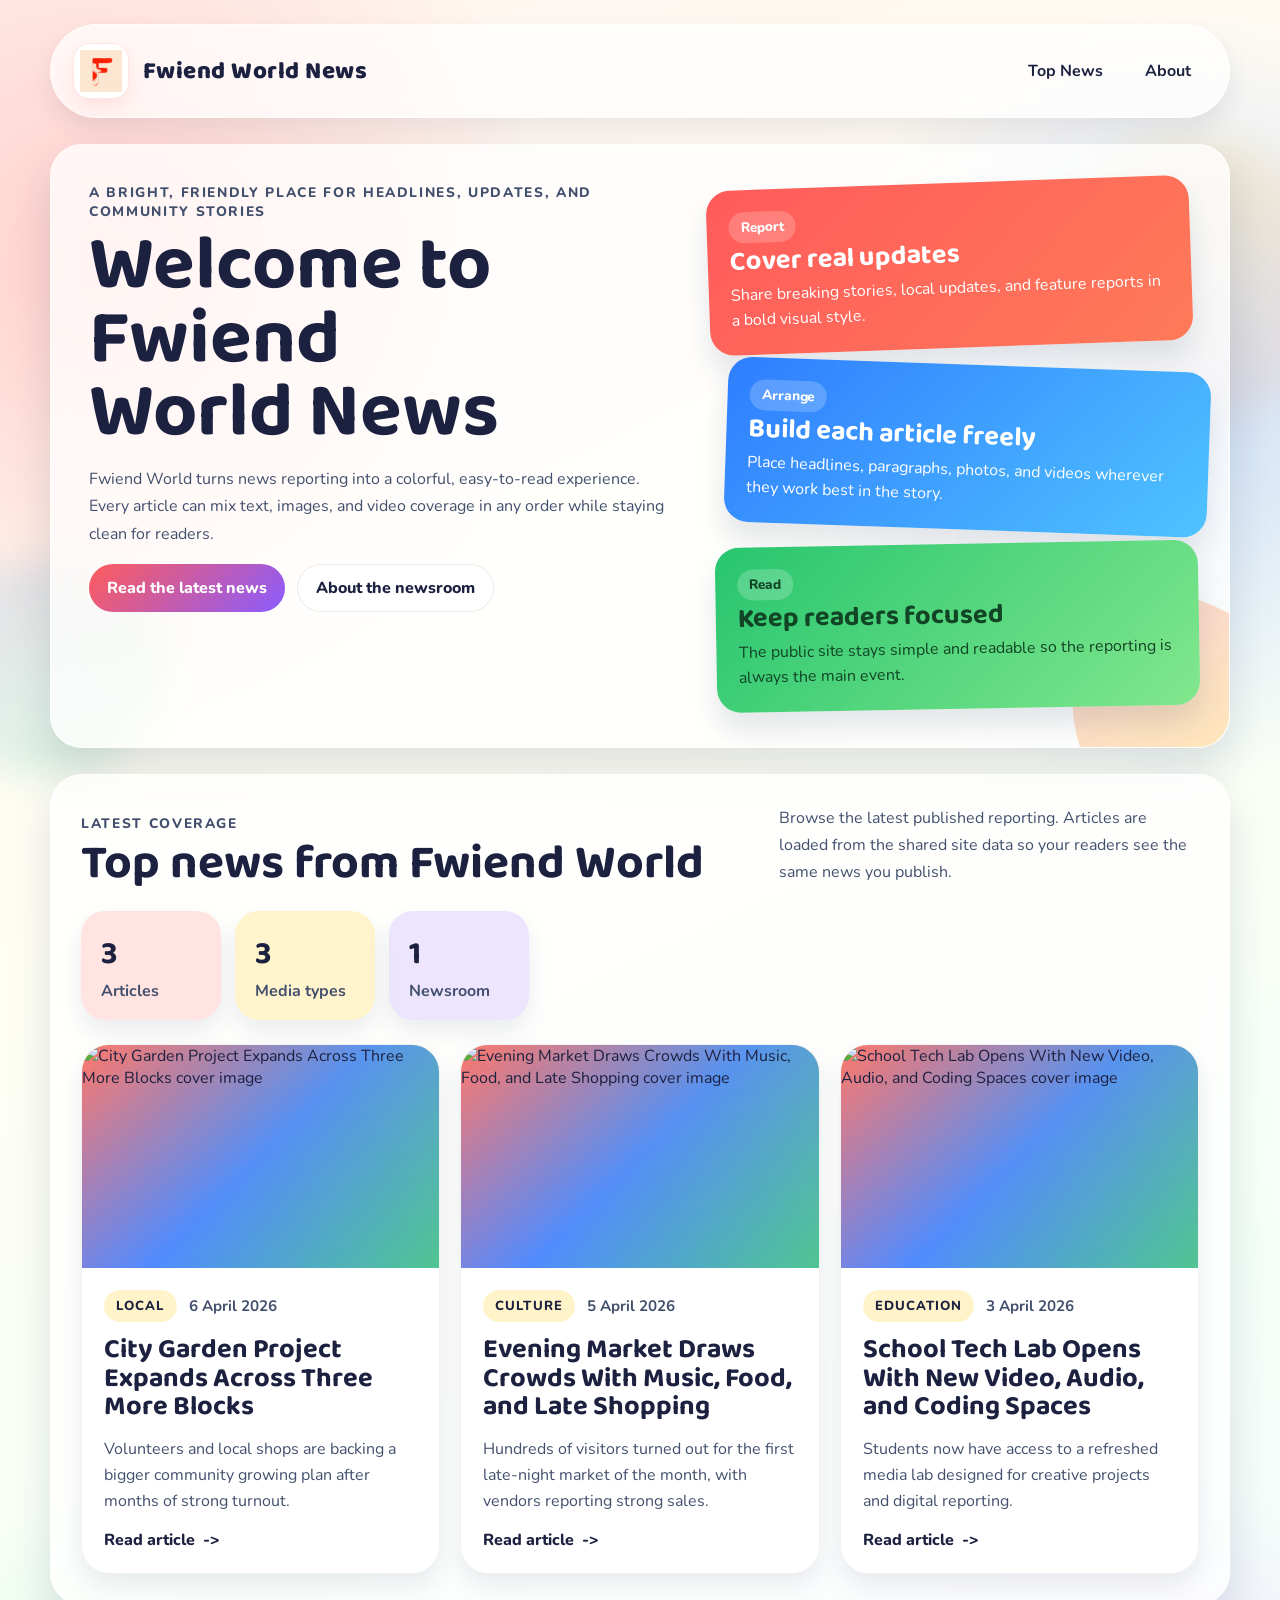
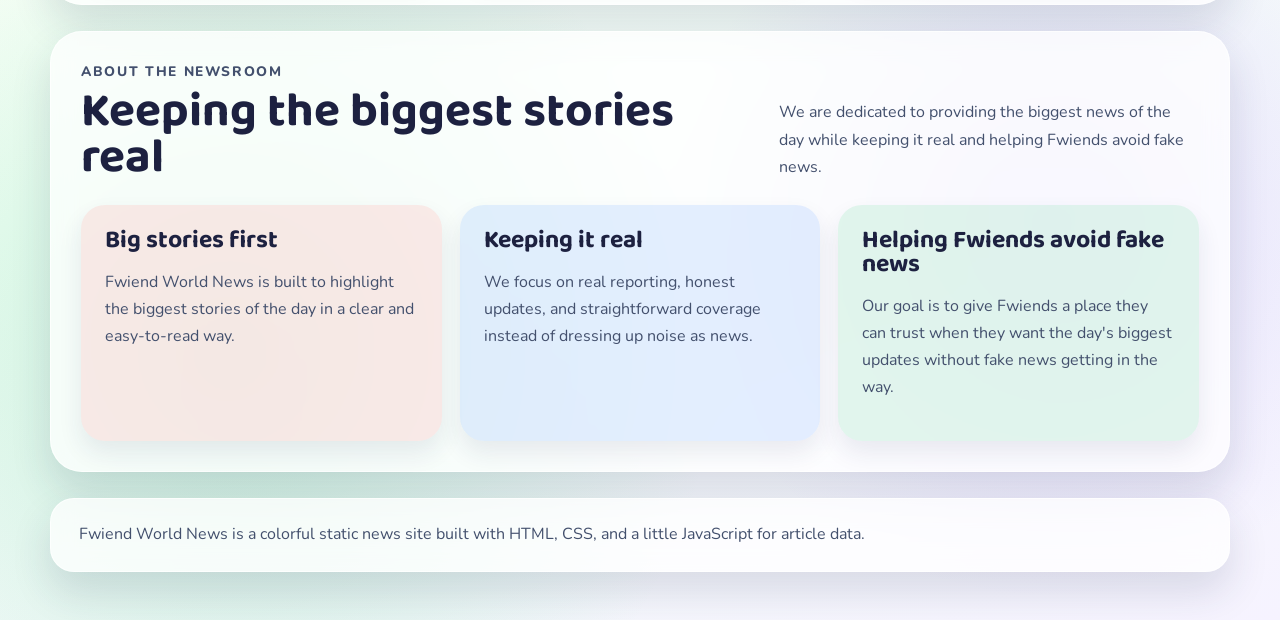
==== index.html @ 697ce106 "test pages" ====
<!DOCTYPE html>
<html lang="en">
<head>
  <meta charset="UTF-8">
  <meta name="viewport" content="width=device-width, initial-scale=1.0">
  <title>Fwiend World News</title>
  <meta
    name="description"
    content="Fwiend World is a colorful news website for publishing readable stories with text, images, and video coverage."
  >
  <link rel="preconnect" href="https://fonts.googleapis.com">
  <link rel="preconnect" href="https://fonts.gstatic.com" crossorigin>
  <link
    href="https://fonts.googleapis.com/css2?family=Baloo+2:wght@500;700;800&family=Nunito:wght@400;600;700;800&display=swap"
    rel="stylesheet"
  >
  <link rel="stylesheet" href="styles.css">
  <link rel="icon" type="image/png" href="assets/fwiend-logo.png">
  <script src="script.js" defer></script>
</head>
<body data-page="home">
  <div class="page-shell">
    <header class="site-header">
      <a class="brand" href="index.html" aria-label="Fwiend World News home">
        <span class="brand-mark">
          <img src="assets/fwiend-logo.png" alt="Fwiend World logo">
        </span>
        <span class="brand-text">Fwiend World News</span>
      </a>

      <nav class="site-nav" aria-label="Primary navigation">
        <a href="#news">Top News</a>
        <a href="#about">About</a>
      </nav>
    </header>

    <main>
      <section class="hero" data-home-only>
        <div class="hero-copy">
          <p class="eyebrow">A bright, friendly place for headlines, updates, and community stories</p>
          <h1>Welcome to Fwiend World News</h1>
          <p class="hero-text">
            Fwiend World turns news reporting into a colorful, easy-to-read experience. Every article
            can mix text, images, and video coverage in any order while staying clean for readers.
          </p>

          <div class="hero-actions">
            <a class="button button-primary" href="#news">Read the latest news</a>
            <a class="button button-secondary" href="#about">About the newsroom</a>
          </div>
        </div>

        <div class="hero-cards" aria-hidden="true">
          <article class="hero-card hero-card-red">
            <span class="hero-card-label">Report</span>
            <h2>Cover real updates</h2>
            <p>Share breaking stories, local updates, and feature reports in a bold visual style.</p>
          </article>

          <article class="hero-card hero-card-blue">
            <span class="hero-card-label">Arrange</span>
            <h2>Build each article freely</h2>
            <p>Place headlines, paragraphs, photos, and videos wherever they work best in the story.</p>
          </article>

          <article class="hero-card hero-card-green">
            <span class="hero-card-label">Read</span>
            <h2>Keep readers focused</h2>
            <p>The public site stays simple and readable so the reporting is always the main event.</p>
          </article>
        </div>
      </section>

      <section class="section article-section hidden" id="article-section"></section>

      <section class="section" id="news" data-home-only>
        <div class="section-heading">
          <div>
            <p class="eyebrow">Latest coverage</p>
            <h2>Top news from Fwiend World</h2>
          </div>
          <p class="section-copy">
            Browse the latest published reporting. Articles are loaded from the shared site data so
            your readers see the same news you publish.
          </p>
        </div>

        <div class="stats-bar" aria-label="News stats">
          <article class="stat-bubble stat-bubble-red">
            <strong id="post-count">0</strong>
            <span>Articles</span>
          </article>
          <article class="stat-bubble stat-bubble-yellow">
            <strong>3</strong>
            <span>Media types</span>
          </article>
          <article class="stat-bubble stat-bubble-purple">
            <strong>1</strong>
            <span>Newsroom</span>
          </article>
        </div>

        <div class="post-grid" id="post-grid"></div>
        <p class="empty-state hidden" id="empty-state">
          No news articles have been published yet.
        </p>
      </section>

      <section class="section about-section" id="about" data-home-only>
        <div class="section-heading">
          <div>
            <p class="eyebrow">About the newsroom</p>
            <h2>Keeping the biggest stories real</h2>
          </div>
          <p class="section-copy">
            We are dedicated to providing the biggest news of the day while keeping it real and
            helping Fwiends avoid fake news.
          </p>
        </div>

        <div class="about-grid">
          <article class="about-card">
            <h3>Big stories first</h3>
            <p>
              Fwiend World News is built to highlight the biggest stories of the day in a clear and
              easy-to-read way.
            </p>
          </article>

          <article class="about-card">
            <h3>Keeping it real</h3>
            <p>
              We focus on real reporting, honest updates, and straightforward coverage instead of
              dressing up noise as news.
            </p>
          </article>

          <article class="about-card">
            <h3>Helping Fwiends avoid fake news</h3>
            <p>
              Our goal is to give Fwiends a place they can trust when they want the day's biggest
              updates without fake news getting in the way.
            </p>
          </article>
        </div>
      </section>
    </main>

    <footer class="site-footer">
      <p>Fwiend World News is a colorful static news site built with HTML, CSS, and a little JavaScript for article data.</p>
    </footer>
  </div>

  <noscript>
    <div class="noscript-banner">
      This site needs JavaScript enabled to load published news articles.
    </div>
  </noscript>
</body>
</html>
---- styles.css ----
:root {
  --red: #ff5b5b;
  --blue: #2f7dff;
  --green: #27c56f;
  --yellow: #ffd84d;
  --purple: #8a5cff;
  --ink: #1d2140;
  --ink-soft: #43506d;
  --white: #ffffff;
  --line: rgba(29, 33, 64, 0.12);
  --shadow: 0 20px 40px rgba(37, 48, 84, 0.14);
  --shadow-soft: 0 12px 24px rgba(37, 48, 84, 0.09);
  --radius-xl: 32px;
}

*,
*::before,
*::after {
  box-sizing: border-box;
}

html {
  scroll-behavior: smooth;
}

body {
  margin: 0;
  min-height: 100vh;
  color: var(--ink);
  background:
    radial-gradient(circle at 8% 12%, rgba(255, 91, 91, 0.25), transparent 20%),
    radial-gradient(circle at 92% 18%, rgba(47, 125, 255, 0.24), transparent 18%),
    radial-gradient(circle at 18% 88%, rgba(39, 197, 111, 0.22), transparent 22%),
    radial-gradient(circle at 82% 82%, rgba(138, 92, 255, 0.18), transparent 18%),
    linear-gradient(155deg, #fff4ef 0%, #fffef4 34%, #f5fff8 65%, #f6f3ff 100%);
  font-family: "Nunito", "Trebuchet MS", sans-serif;
  position: relative;
}

body::before,
body::after {
  content: "";
  position: fixed;
  pointer-events: none;
  z-index: 0;
  opacity: 0.5;
}

body::before {
  width: 280px;
  height: 280px;
  right: -60px;
  top: 140px;
  border-radius: 50%;
  background: linear-gradient(135deg, rgba(255, 216, 77, 0.46), rgba(255, 91, 91, 0.18));
  filter: blur(20px);
}

body::after {
  width: 220px;
  height: 220px;
  left: -50px;
  bottom: 120px;
  border-radius: 36% 64% 59% 41% / 40% 38% 62% 60%;
  background: linear-gradient(135deg, rgba(47, 125, 255, 0.24), rgba(39, 197, 111, 0.32));
  filter: blur(18px);
}

img {
  display: block;
  max-width: 100%;
}

a {
  color: inherit;
  text-decoration: none;
}

button,
input,
textarea,
summary {
  font: inherit;
}

button,
input,
textarea {
  border: 0;
}

textarea {
  resize: vertical;
}

.hidden {
  display: none !important;
}

.page-shell {
  width: min(1180px, calc(100% - 32px));
  margin: 0 auto;
  padding: 24px 0 48px;
  position: relative;
  z-index: 1;
}

.site-header,
.site-footer,
.hero,
.section,
.studio-hero,
.gate-card,
.editor-panel,
.preview-panel,
.library-panel,
.settings-card {
  backdrop-filter: blur(12px);
}

.site-header {
  display: flex;
  align-items: center;
  justify-content: space-between;
  gap: 16px;
  padding: 18px 22px;
  background: rgba(255, 255, 255, 0.72);
  border: 1px solid rgba(255, 255, 255, 0.68);
  border-radius: 999px;
  box-shadow: var(--shadow-soft);
  position: sticky;
  top: 18px;
  z-index: 20;
}

.brand {
  display: inline-flex;
  align-items: center;
  gap: 14px;
  font-family: "Baloo 2", "Trebuchet MS", cursive;
}

.brand-mark {
  width: 56px;
  height: 56px;
  display: grid;
  place-items: center;
  padding: 6px;
  border-radius: 16px;
  overflow: hidden;
  background: rgba(255, 255, 255, 0.94);
  border: 1px solid rgba(255, 91, 91, 0.16);
  box-shadow: 0 10px 20px rgba(255, 91, 91, 0.12);
}

.brand-mark img {
  width: 100%;
  height: 100%;
  object-fit: contain;
}

.brand-text {
  font-size: 1.5rem;
  font-weight: 800;
  letter-spacing: 0.02em;
}

.site-nav {
  display: flex;
  align-items: center;
  gap: 10px;
  flex-wrap: wrap;
  justify-content: flex-end;
}

.site-nav a {
  padding: 11px 16px;
  border-radius: 999px;
  color: var(--ink);
  font-weight: 700;
  transition: transform 180ms ease, background-color 180ms ease;
}

.site-nav a:hover,
.site-nav a:focus-visible {
  transform: translateY(-2px);
  background: rgba(255, 255, 255, 0.82);
}

.nav-button {
  background: linear-gradient(135deg, rgba(138, 92, 255, 0.12), rgba(47, 125, 255, 0.12));
}

.hero,
.section,
.studio-hero,
.gate-card,
.editor-panel,
.preview-panel,
.library-panel,
.settings-card,
.site-footer {
  background: rgba(255, 255, 255, 0.76);
  border: 1px solid rgba(255, 255, 255, 0.7);
  box-shadow: var(--shadow);
}

.hero,
.studio-hero {
  display: grid;
  grid-template-columns: 1.1fr 0.9fr;
  gap: 28px;
  padding: 38px;
  border-radius: var(--radius-xl);
  margin-top: 26px;
  overflow: hidden;
  position: relative;
}

.hero::after,
.studio-hero::after {
  content: "";
  position: absolute;
  inset: auto -60px -70px auto;
  width: 220px;
  height: 220px;
  border-radius: 36% 64% 54% 46% / 40% 38% 62% 60%;
  background: linear-gradient(135deg, rgba(255, 91, 91, 0.25), rgba(255, 216, 77, 0.45));
  transform: rotate(14deg);
}

.hero-copy,
.studio-hero > div {
  position: relative;
  z-index: 1;
}

.eyebrow {
  margin: 0 0 8px;
  font-size: 0.86rem;
  text-transform: uppercase;
  letter-spacing: 0.12em;
  color: var(--ink-soft);
  font-weight: 800;
}

h1,
h2,
h3,
h4 {
  margin: 0;
  font-family: "Baloo 2", "Trebuchet MS", cursive;
  line-height: 0.96;
}

h1 {
  font-size: clamp(3rem, 6vw, 5rem);
  max-width: 10ch;
}

h2 {
  font-size: clamp(2rem, 4vw, 3rem);
}

h3 {
  font-size: 1.55rem;
}

.hero-text,
.section-copy,
.about-card p,
.site-footer p,
.gate-card p,
.helper-note,
.status-message,
.block-note,
.draft-preview p,
.article-intro {
  line-height: 1.7;
  color: var(--ink-soft);
}

.hero-actions,
.toolbar-actions,
.form-actions {
  display: flex;
  gap: 12px;
  flex-wrap: wrap;
}

.button {
  display: inline-flex;
  align-items: center;
  justify-content: center;
  gap: 10px;
  min-height: 48px;
  padding: 12px 18px;
  border-radius: 999px;
  font-weight: 800;
  cursor: pointer;
  transition: transform 180ms ease, box-shadow 180ms ease, background-color 180ms ease;
}

.button:hover,
.button:focus-visible {
  transform: translateY(-2px);
  box-shadow: 0 12px 18px rgba(37, 48, 84, 0.12);
}

.button-primary {
  color: var(--white);
  background: linear-gradient(135deg, var(--red), var(--purple));
}

.button-secondary {
  color: var(--ink);
  background: rgba(255, 255, 255, 0.86);
  border: 1px solid rgba(29, 33, 64, 0.08);
}

.button-chip {
  min-height: 42px;
  padding: 10px 16px;
  background: linear-gradient(135deg, rgba(47, 125, 255, 0.12), rgba(39, 197, 111, 0.12));
}

.file-button {
  position: relative;
}

.hero-cards {
  display: grid;
  gap: 16px;
  align-content: center;
  position: relative;
  z-index: 1;
}

.hero-card {
  padding: 22px;
  border-radius: 24px;
  color: var(--white);
  box-shadow: 0 18px 28px rgba(37, 48, 84, 0.12);
  transform: rotate(-2deg);
}

.hero-card:nth-child(2) {
  transform: rotate(2deg) translateX(18px);
}

.hero-card:nth-child(3) {
  transform: rotate(-1deg) translateX(8px);
}

.hero-card h2 {
  font-size: 1.7rem;
  margin: 6px 0 8px;
}

.hero-card p {
  margin: 0;
  line-height: 1.55;
}

.hero-card-label {
  display: inline-flex;
  padding: 6px 12px;
  border-radius: 999px;
  background: rgba(255, 255, 255, 0.2);
  font-size: 0.85rem;
  font-weight: 800;
}

.hero-card-red {
  background: linear-gradient(135deg, var(--red), #ff7a59);
}

.hero-card-blue {
  background: linear-gradient(135deg, var(--blue), #4fc3ff);
}

.hero-card-green {
  background: linear-gradient(135deg, var(--green), #82e78d);
  color: #114525;
}

.marquee-strip {
  display: grid;
  grid-template-columns: repeat(5, minmax(0, 1fr));
  gap: 14px;
  margin: 22px 0 0;
}

.marquee-strip span {
  padding: 14px 18px;
  border-radius: 999px;
  text-align: center;
  font-weight: 800;
  color: var(--ink);
  background: rgba(255, 255, 255, 0.8);
  box-shadow: var(--shadow-soft);
}

.marquee-strip span:nth-child(1) {
  background: rgba(255, 91, 91, 0.18);
}

.marquee-strip span:nth-child(2) {
  background: rgba(47, 125, 255, 0.18);
}

.marquee-strip span:nth-child(3) {
  background: rgba(39, 197, 111, 0.18);
}

.marquee-strip span:nth-child(4) {
  background: rgba(255, 216, 77, 0.28);
}

.marquee-strip span:nth-child(5) {
  background: rgba(138, 92, 255, 0.18);
}

.section,
.gate-card,
.editor-panel,
.preview-panel,
.library-panel,
.settings-card {
  border-radius: var(--radius-xl);
  margin-top: 26px;
  padding: 30px;
}

.section-heading {
  display: flex;
  align-items: end;
  justify-content: space-between;
  gap: 18px;
  margin-bottom: 24px;
}

.section-heading-tight {
  margin-bottom: 18px;
}

.section-copy {
  max-width: 42ch;
  margin: 0;
}

.stats-bar {
  display: flex;
  gap: 14px;
  flex-wrap: wrap;
  margin-bottom: 24px;
}

.stat-bubble {
  min-width: 140px;
  padding: 18px 20px;
  border-radius: 24px;
  box-shadow: var(--shadow-soft);
}

.stat-bubble strong {
  display: block;
  font-size: 2rem;
  font-family: "Baloo 2", "Trebuchet MS", cursive;
}

.stat-bubble span {
  color: var(--ink-soft);
  font-weight: 700;
}

.stat-bubble-red {
  background: rgba(255, 91, 91, 0.16);
}

.stat-bubble-yellow {
  background: rgba(255, 216, 77, 0.28);
}

.stat-bubble-purple {
  background: rgba(138, 92, 255, 0.16);
}

.post-grid {
  display: grid;
  grid-template-columns: repeat(3, minmax(0, 1fr));
  gap: 20px;
}

.post-card {
  display: flex;
  flex-direction: column;
  min-height: 100%;
  border-radius: 28px;
  overflow: hidden;
  background: var(--white);
  box-shadow: var(--shadow-soft);
  border: 1px solid rgba(29, 33, 64, 0.06);
}

.post-cover {
  aspect-ratio: 16 / 10;
  position: relative;
  overflow: hidden;
  background:
    linear-gradient(135deg, rgba(255, 91, 91, 0.8), rgba(47, 125, 255, 0.8), rgba(39, 197, 111, 0.76)),
    linear-gradient(180deg, rgba(255, 216, 77, 0.5), rgba(138, 92, 255, 0.36));
}

.post-cover img,
.article-cover img {
  width: 100%;
  height: 100%;
  object-fit: cover;
}

.post-cover-fallback,
.article-cover-fallback {
  display: grid;
  place-items: center;
  width: 100%;
  height: 100%;
  color: rgba(255, 255, 255, 0.94);
  font-family: "Baloo 2", "Trebuchet MS", cursive;
  font-size: clamp(1.8rem, 5vw, 3rem);
  padding: 18px;
  text-align: center;
}

.post-body {
  display: flex;
  flex: 1;
  flex-direction: column;
  gap: 14px;
  padding: 22px;
}

.post-meta,
.article-meta {
  display: flex;
  align-items: center;
  gap: 12px;
  flex-wrap: wrap;
  color: var(--ink-soft);
  font-size: 0.95rem;
  font-weight: 700;
}

.post-tag,
.meta-pill {
  display: inline-flex;
  padding: 7px 12px;
  border-radius: 999px;
  font-size: 0.82rem;
  text-transform: uppercase;
  letter-spacing: 0.08em;
  font-weight: 800;
  color: var(--ink);
  background: rgba(255, 216, 77, 0.3);
}

.post-body h3 {
  font-size: 1.7rem;
  line-height: 1.05;
}

.post-body p {
  margin: 0;
  color: var(--ink-soft);
  line-height: 1.65;
}

.card-link {
  display: inline-flex;
  align-items: center;
  gap: 8px;
  margin-top: auto;
  font-weight: 800;
}

.empty-state,
.status-message {
  margin: 18px 0 0;
  font-weight: 700;
}

.article-section {
  padding: 0;
  background: transparent;
  border: 0;
  box-shadow: none;
}

.article-shell {
  display: grid;
  gap: 24px;
}

.article-hero,
.article-content {
  padding: 30px;
  border-radius: var(--radius-xl);
  background: rgba(255, 255, 255, 0.8);
  border: 1px solid rgba(255, 255, 255, 0.72);
  box-shadow: var(--shadow);
}

.article-hero {
  display: grid;
  grid-template-columns: 1.05fr 0.95fr;
  gap: 24px;
  align-items: center;
}

.article-actions {
  margin-bottom: 16px;
}

.article-title {
  max-width: 11ch;
  margin-bottom: 16px;
}

.article-intro {
  margin: 16px 0 0;
  font-size: 1.05rem;
}

.article-cover {
  min-height: 320px;
  border-radius: 28px;
  overflow: hidden;
  box-shadow: var(--shadow-soft);
  background:
    linear-gradient(135deg, rgba(255, 91, 91, 0.82), rgba(47, 125, 255, 0.76), rgba(39, 197, 111, 0.72)),
    rgba(255, 255, 255, 0.8);
}

.article-content {
  display: grid;
  gap: 24px;
}

.content-block {
  border-radius: 24px;
  overflow: hidden;
}

.content-block-text {
  padding: 0 6px;
}

.content-block-text p,
.content-block-text blockquote {
  margin: 0 0 18px;
  font-size: 1.08rem;
  line-height: 1.85;
  color: var(--ink);
}

.content-block-text p:last-child,
.content-block-text blockquote:last-child {
  margin-bottom: 0;
}

.content-block-text h3,
.content-block-text h4 {
  margin: 0 0 12px;
  line-height: 1.08;
}

.content-block-text blockquote {
  padding: 18px 20px;
  border-left: 6px solid var(--purple);
  border-radius: 18px;
  background: rgba(138, 92, 255, 0.1);
}

.media-frame {
  overflow: hidden;
  border-radius: 28px;
  background: rgba(29, 33, 64, 0.05);
  box-shadow: var(--shadow-soft);
}

.media-frame img,
.media-frame video,
.media-frame iframe {
  width: 100%;
  display: block;
}

.media-frame iframe {
  aspect-ratio: 16 / 9;
  border: 0;
}

.block-caption {
  margin: 10px 2px 0;
  color: var(--ink-soft);
  font-size: 0.95rem;
  font-weight: 700;
}

.about-grid {
  display: grid;
  grid-template-columns: repeat(3, minmax(0, 1fr));
  gap: 18px;
}

.about-card {
  padding: 24px;
  border-radius: 24px;
  box-shadow: var(--shadow-soft);
}

.about-card:nth-child(1) {
  background: rgba(255, 91, 91, 0.12);
}

.about-card:nth-child(2) {
  background: rgba(47, 125, 255, 0.12);
}

.about-card:nth-child(3) {
  background: rgba(39, 197, 111, 0.12);
}

.site-footer {
  margin-top: 26px;
  padding: 22px 28px;
  border-radius: 24px;
}

.site-footer p {
  margin: 0;
}

.noscript-banner {
  position: fixed;
  left: 16px;
  right: 16px;
  bottom: 16px;
  padding: 14px 18px;
  border-radius: 16px;
  background: rgba(29, 33, 64, 0.92);
  color: var(--white);
  z-index: 50;
}

.studio-main {
  display: grid;
}

.studio-tip {
  align-self: start;
  padding: 22px;
  border-radius: 28px;
  background: linear-gradient(135deg, rgba(255, 216, 77, 0.3), rgba(138, 92, 255, 0.16));
  box-shadow: var(--shadow-soft);
}

.studio-tip strong {
  display: block;
  margin-bottom: 8px;
  font-family: "Baloo 2", "Trebuchet MS", cursive;
  font-size: 1.4rem;
}

.gate-panel,
.dashboard {
  margin-top: 26px;
}

.gate-card {
  max-width: 620px;
  margin-inline: auto;
}

.stack-form {
  display: grid;
  gap: 16px;
  margin-top: 22px;
}

.field-grid,
.inline-fields {
  display: grid;
  grid-template-columns: repeat(2, minmax(0, 1fr));
  gap: 16px;
}

.field {
  display: grid;
  gap: 8px;
}

.field span {
  font-weight: 800;
  color: var(--ink);
}

.field input,
.field textarea {
  width: 100%;
  padding: 14px 16px;
  border-radius: 18px;
  border: 1px solid var(--line);
  background: rgba(255, 255, 255, 0.94);
  color: var(--ink);
  box-shadow: inset 0 1px 0 rgba(255, 255, 255, 0.6);
}

.field textarea {
  min-height: 160px;
}

.field-wide {
  grid-column: 1 / -1;
}

.field input:focus-visible,
.field textarea:focus-visible,
.button:focus-visible,
.site-nav a:focus-visible,
summary:focus-visible {
  outline: 3px solid rgba(47, 125, 255, 0.35);
  outline-offset: 3px;
}

.dashboard-toolbar,
.editor-header,
.builder-header {
  display: flex;
  align-items: center;
  justify-content: space-between;
  gap: 16px;
  flex-wrap: wrap;
}

.editor-layout {
  display: grid;
  grid-template-columns: minmax(0, 1.2fr) minmax(320px, 0.8fr);
  gap: 24px;
  align-items: start;
}

.editor-form,
.side-panel {
  display: grid;
  gap: 24px;
}

.block-builder {
  display: grid;
  gap: 18px;
}

.helper-note {
  padding: 14px 16px;
  border-radius: 18px;
  background: rgba(47, 125, 255, 0.08);
}

.block-list {
  display: grid;
  gap: 16px;
}

.block-editor {
  padding: 18px;
  border-radius: 24px;
  background: rgba(255, 255, 255, 0.9);
  border: 1px solid rgba(29, 33, 64, 0.08);
  box-shadow: var(--shadow-soft);
}

.block-editor[data-type="text"] {
  border-top: 6px solid var(--red);
}

.block-editor[data-type="image"] {
  border-top: 6px solid var(--blue);
}

.block-editor[data-type="video"] {
  border-top: 6px solid var(--green);
}

.block-toolbar {
  display: flex;
  align-items: center;
  justify-content: space-between;
  gap: 12px;
  margin-bottom: 14px;
  flex-wrap: wrap;
}

.block-toolbar strong {
  font-family: "Baloo 2", "Trebuchet MS", cursive;
  font-size: 1.35rem;
}

.mini-actions {
  display: flex;
  gap: 8px;
  flex-wrap: wrap;
}

.mini-button {
  min-height: 38px;
  min-width: 38px;
  padding: 8px 12px;
  border-radius: 14px;
  background: rgba(29, 33, 64, 0.06);
  color: var(--ink);
  font-weight: 800;
  cursor: pointer;
}

.mini-button-danger {
  background: rgba(255, 91, 91, 0.14);
}

.block-note {
  margin: 0 0 14px;
  font-size: 0.95rem;
}

.draft-preview {
  display: grid;
  gap: 18px;
}

.draft-preview-shell {
  display: grid;
  gap: 18px;
}

.draft-preview-shell .article-cover {
  min-height: 240px;
}

.draft-empty {
  padding: 20px;
  border-radius: 20px;
  background: rgba(255, 216, 77, 0.22);
  color: var(--ink);
  font-weight: 700;
}

.settings-card summary {
  cursor: pointer;
  list-style: none;
  font-family: "Baloo 2", "Trebuchet MS", cursive;
  font-size: 1.35rem;
}

.settings-card summary::-webkit-details-marker {
  display: none;
}

.settings-card[open] summary {
  margin-bottom: 16px;
}

.publish-list {
  display: grid;
  gap: 10px;
}

.publish-list p {
  margin: 0;
  line-height: 1.6;
  color: var(--ink-soft);
  font-weight: 700;
}

.input-file {
  position: absolute;
  width: 1px;
  height: 1px;
  padding: 0;
  margin: -1px;
  overflow: hidden;
  clip: rect(0, 0, 0, 0);
  white-space: nowrap;
  border: 0;
}

.library-list {
  display: grid;
  gap: 14px;
}

.library-card {
  padding: 18px;
  border-radius: 22px;
  background: rgba(255, 255, 255, 0.92);
  border: 1px solid rgba(29, 33, 64, 0.08);
  box-shadow: var(--shadow-soft);
}

.library-card h4 {
  margin: 8px 0;
  font-size: 1.4rem;
}

.library-card p {
  margin: 0 0 14px;
  color: var(--ink-soft);
  line-height: 1.55;
}

.pill-row {
  display: flex;
  flex-wrap: wrap;
  gap: 8px;
  margin-bottom: 14px;
}

.library-card .toolbar-actions {
  justify-content: flex-start;
}

.library-empty {
  padding: 18px;
  border-radius: 20px;
  background: rgba(138, 92, 255, 0.1);
  color: var(--ink);
  font-weight: 700;
}

@media (max-width: 1080px) {
  .hero,
  .studio-hero,
  .article-hero,
  .editor-layout,
  .post-grid,
  .about-grid {
    grid-template-columns: 1fr;
  }

  .hero-cards {
    grid-template-columns: repeat(3, minmax(0, 1fr));
  }
}

@media (max-width: 760px) {
  .page-shell {
    width: min(100% - 20px, 1180px);
    padding-top: 14px;
  }

  .site-header {
    border-radius: 28px;
    padding: 16px;
  }

  .site-header,
  .section-heading,
  .dashboard-toolbar,
  .editor-header,
  .builder-header {
    align-items: start;
  }

  .site-header,
  .section-heading {
    flex-direction: column;
  }

  .hero,
  .studio-hero,
  .section,
  .gate-card,
  .editor-panel,
  .preview-panel,
  .library-panel,
  .settings-card {
    padding: 22px;
    border-radius: 28px;
  }

  .hero-cards,
  .marquee-strip,
  .field-grid,
  .inline-fields {
    grid-template-columns: 1fr;
  }

  .post-grid {
    gap: 16px;
  }

  .article-hero,
  .article-content {
    padding: 22px;
  }

  h1 {
    font-size: clamp(2.6rem, 14vw, 4rem);
  }
}
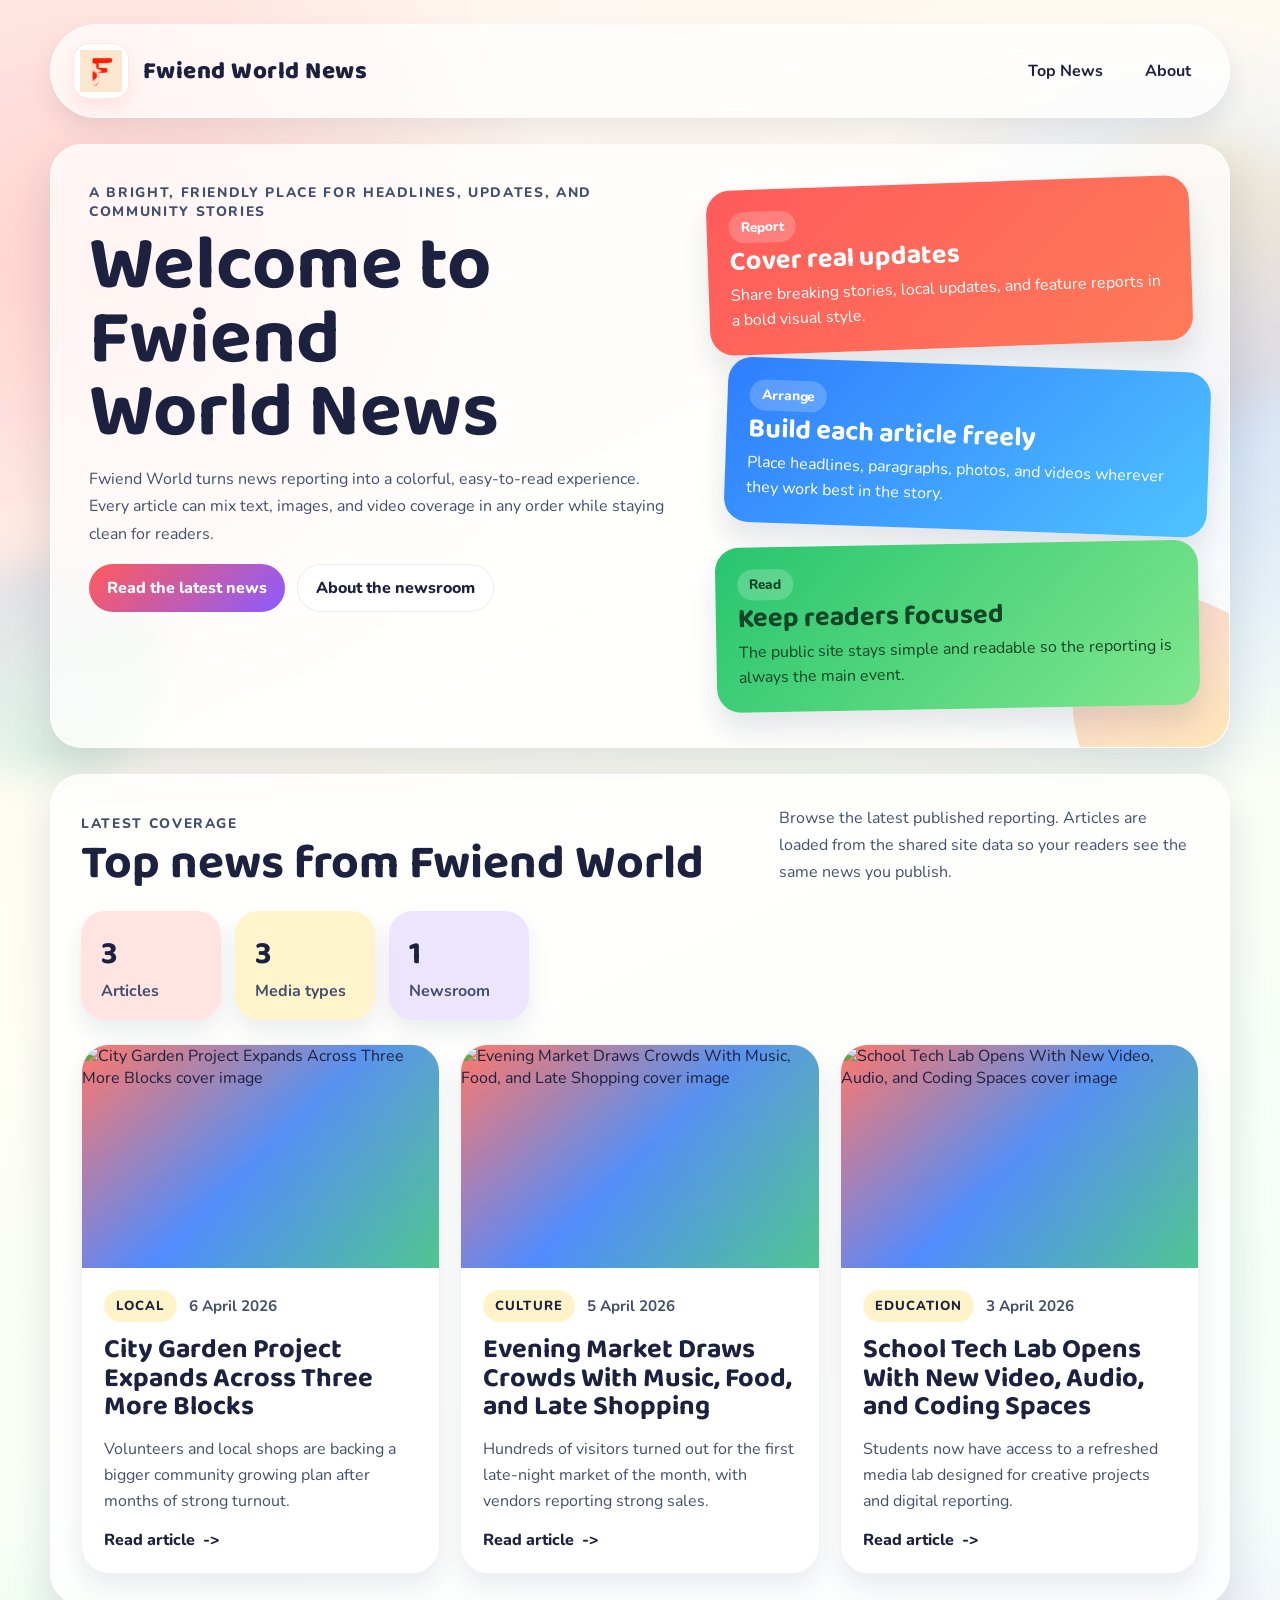
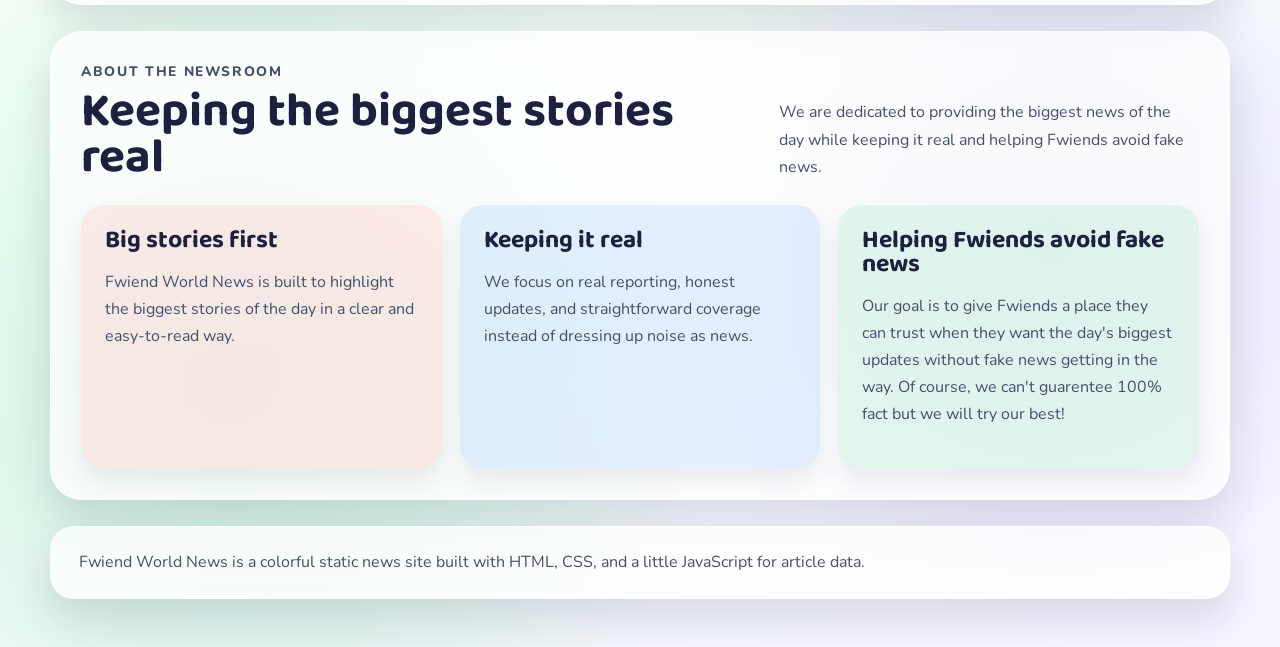
==== commit 4db8a117: "index.html" ====
--- a/index.html
+++ b/index.html
@@ -139,7 +139,8 @@
             <h3>Helping Fwiends avoid fake news</h3>
             <p>
               Our goal is to give Fwiends a place they can trust when they want the day's biggest
-              updates without fake news getting in the way.
+              updates without fake news getting in the way. Of course, we can't guarentee 100%
+              fact but we will try our best!
             </p>
           </article>
         </div>
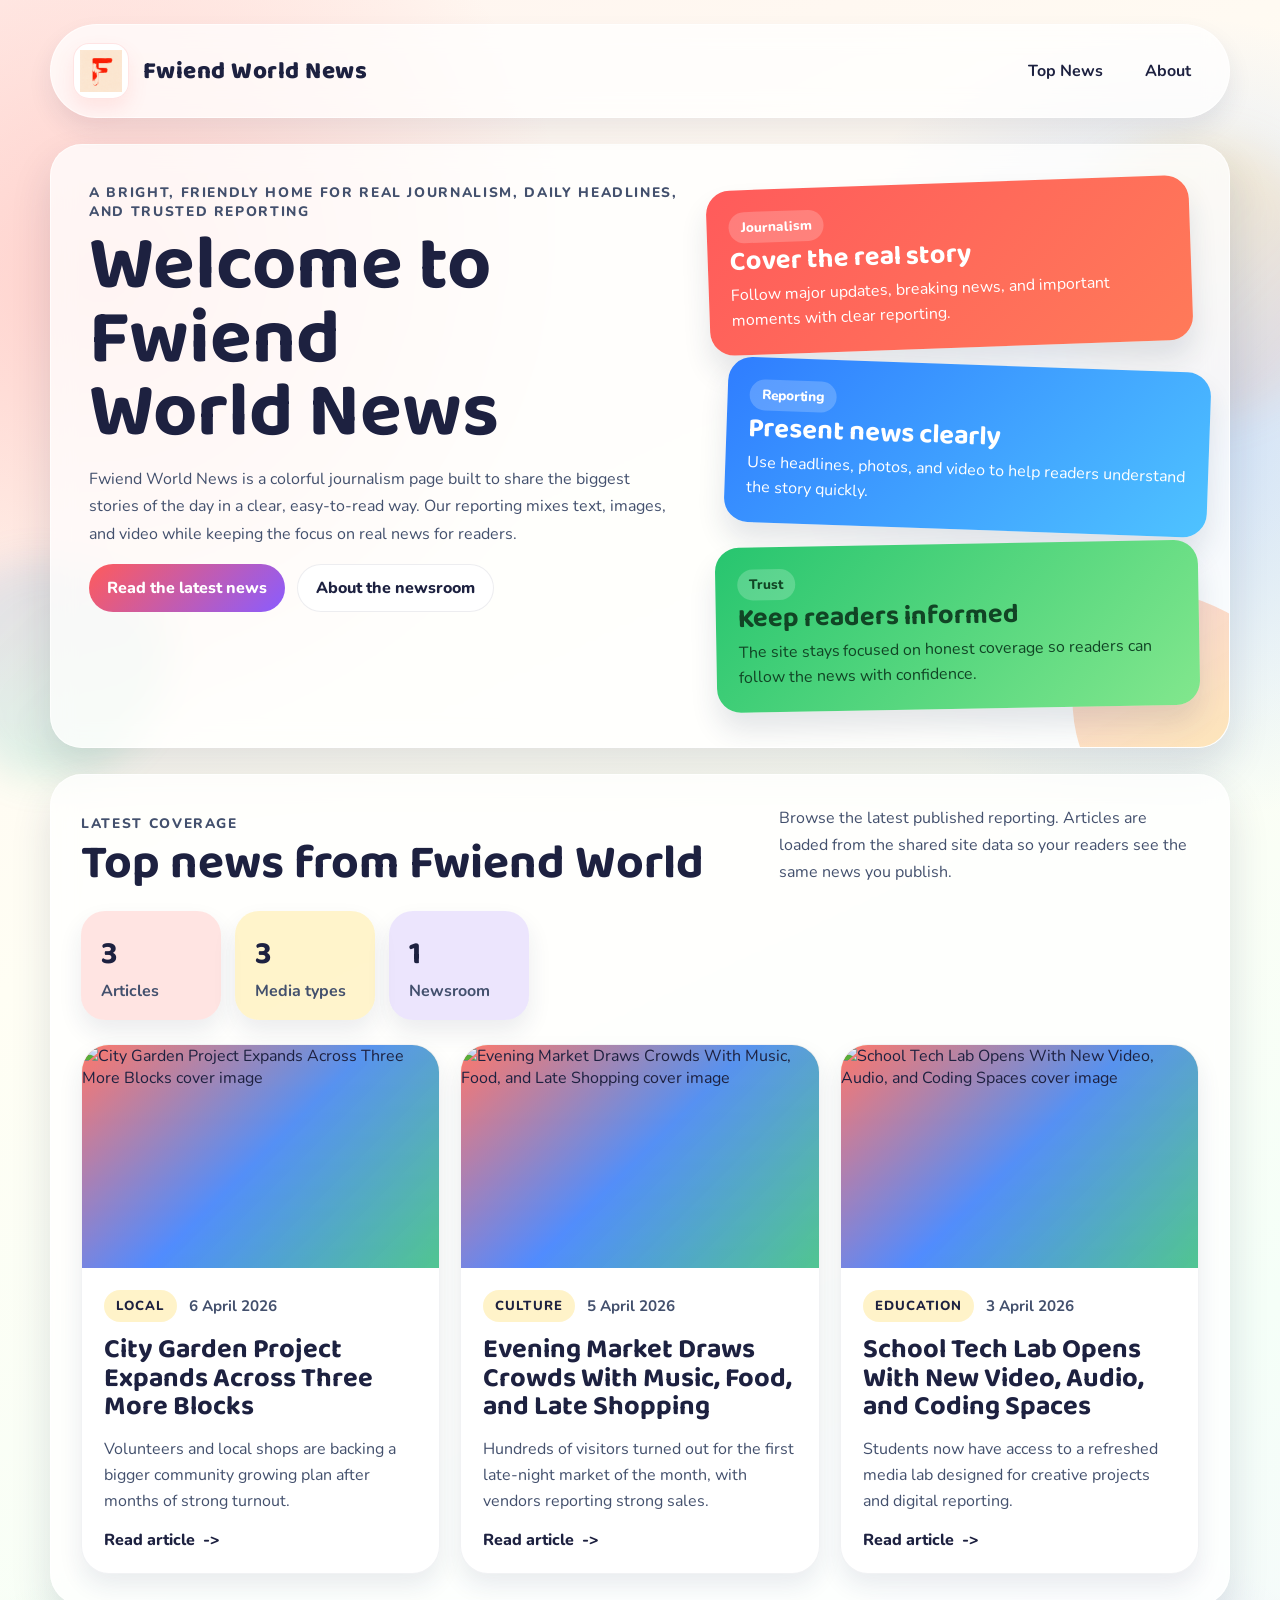
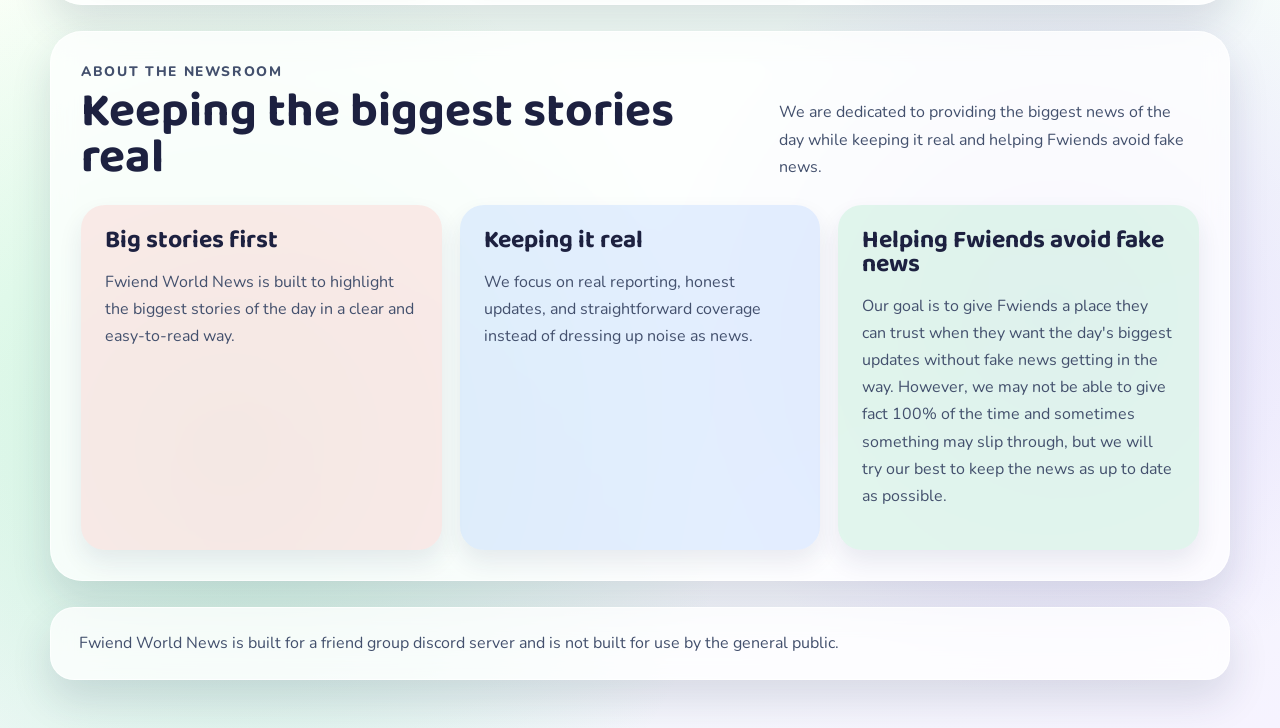
==== commit 7a61b1b7: "index.html" ====
--- a/index.html
+++ b/index.html
@@ -6,7 +6,7 @@
   <title>Fwiend World News</title>
   <meta
     name="description"
-    content="Fwiend World is a colorful news website for publishing readable stories with text, images, and video coverage."
+    content="Fwiend World News is the main "
   >
   <link rel="preconnect" href="https://fonts.googleapis.com">
   <link rel="preconnect" href="https://fonts.gstatic.com" crossorigin>
@@ -37,11 +37,12 @@
     <main>
       <section class="hero" data-home-only>
         <div class="hero-copy">
-          <p class="eyebrow">A bright, friendly place for headlines, updates, and community stories</p>
+          <p class="eyebrow">A bright, friendly home for real journalism, daily headlines, and trusted reporting</p>
           <h1>Welcome to Fwiend World News</h1>
           <p class="hero-text">
-            Fwiend World turns news reporting into a colorful, easy-to-read experience. Every article
-            can mix text, images, and video coverage in any order while staying clean for readers.
+            Fwiend World News is a colorful journalism page built to share the biggest stories of the
+            day in a clear, easy-to-read way. Our reporting mixes text, images, and video while
+            keeping the focus on real news for readers.
           </p>
 
           <div class="hero-actions">
@@ -52,21 +53,21 @@
 
         <div class="hero-cards" aria-hidden="true">
           <article class="hero-card hero-card-red">
-            <span class="hero-card-label">Report</span>
-            <h2>Cover real updates</h2>
-            <p>Share breaking stories, local updates, and feature reports in a bold visual style.</p>
+            <span class="hero-card-label">Journalism</span>
+            <h2>Cover the real story</h2>
+            <p>Follow major updates, breaking news, and important moments with clear reporting.</p>
           </article>
 
           <article class="hero-card hero-card-blue">
-            <span class="hero-card-label">Arrange</span>
-            <h2>Build each article freely</h2>
-            <p>Place headlines, paragraphs, photos, and videos wherever they work best in the story.</p>
+            <span class="hero-card-label">Reporting</span>
+            <h2>Present news clearly</h2>
+            <p>Use headlines, photos, and video to help readers understand the story quickly.</p>
           </article>
 
           <article class="hero-card hero-card-green">
-            <span class="hero-card-label">Read</span>
-            <h2>Keep readers focused</h2>
-            <p>The public site stays simple and readable so the reporting is always the main event.</p>
+            <span class="hero-card-label">Trust</span>
+            <h2>Keep readers informed</h2>
+            <p>The site stays focused on honest coverage so readers can follow the news with confidence.</p>
           </article>
         </div>
       </section>
@@ -139,8 +140,9 @@
             <h3>Helping Fwiends avoid fake news</h3>
             <p>
               Our goal is to give Fwiends a place they can trust when they want the day's biggest
-              updates without fake news getting in the way. Of course, we can't guarentee 100%
-              fact but we will try our best!
+              updates without fake news getting in the way. However, we may not be able to give
+              fact 100% of the time and sometimes something may slip through, but we will try
+              our best to keep the news as up to date as possible.
             </p>
           </article>
         </div>
@@ -148,7 +150,7 @@
     </main>
 
     <footer class="site-footer">
-      <p>Fwiend World News is a colorful static news site built with HTML, CSS, and a little JavaScript for article data.</p>
+      <p>Fwiend World News is built for a friend group discord server and is not built for use by the general public.</p>
     </footer>
   </div>
 
